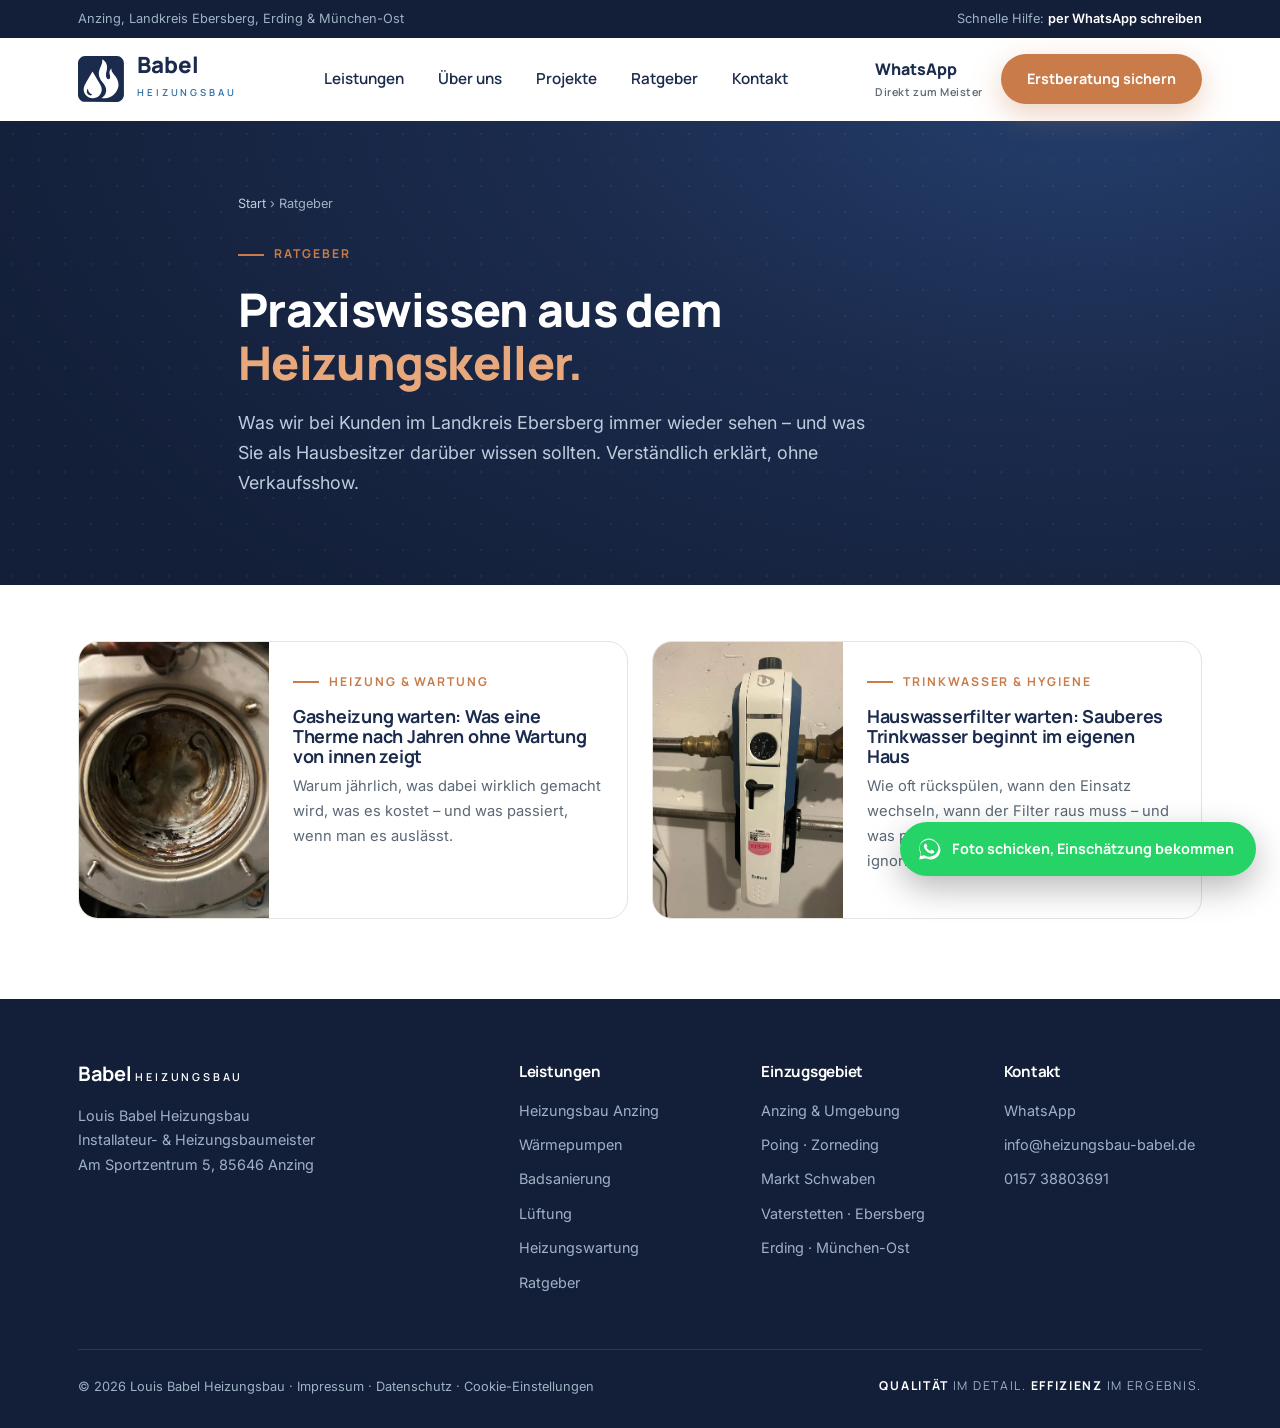
==== blog/index.html @ 74a18204 "Ratgeber: Artikel Gasheizung warten (mit Fotos Waermetauscher/Brennkammer), Uebersicht + Sitemap Co-" ====
<!DOCTYPE html>
<html lang="de">
<head>
<meta charset="UTF-8">
<meta name="viewport" content="width=device-width, initial-scale=1">
<title>Ratgeber: Heizung, Wärmepumpe, Sanitär & Trinkwasser | Babel Heizungsbau Anzing</title>
<meta name="description" content="Praxiswissen vom Meisterbetrieb aus Anzing: verständliche Antworten zu Heizung, Wärmepumpe, Bad und Trinkwasserhygiene für Hausbesitzer im Landkreis Ebersberg.">
<link rel="canonical" href="https://www.heizungsbau-babel.de/blog/">
<meta property="og:type" content="article">
<meta property="og:locale" content="de_DE">
<meta property="og:title" content="Ratgeber: Heizung, Wärmepumpe, Sanitär & Trinkwasser | Babel Heizungsbau Anzing">
<meta property="og:description" content="Praxiswissen vom Meisterbetrieb aus Anzing: verständliche Antworten zu Heizung, Wärmepumpe, Bad und Trinkwasserhygiene für Hausbesitzer im Landkreis Ebersberg.">
<meta property="og:url" content="https://www.heizungsbau-babel.de/blog/">
<meta property="og:site_name" content="Babel Heizungsbau">
<link rel="preconnect" href="https://fonts.googleapis.com">
<link rel="preconnect" href="https://fonts.gstatic.com" crossorigin>
<link href="https://fonts.googleapis.com/css2?family=Manrope:wght@500;600;700;800&family=Inter:wght@400;500;600&display=swap" rel="stylesheet">
<script type="application/ld+json">{"@context": "https://schema.org", "@type": "CollectionPage", "name": "Ratgeber – Babel Heizungsbau", "url": "https://www.heizungsbau-babel.de/blog/", "inLanguage": "de-DE", "hasPart": [{"@type": "Article", "headline": "Hauswasserfilter warten: Sauberes Trinkwasser beginnt im eigenen Haus", "url": "https://www.heizungsbau-babel.de/blog/hauswasserfilter-trinkwasserhygiene/", "datePublished": "2026-11-07"}]}</script>
<style>
:root{
  --marine:#1B2B4D; --marine-dark:#131F38; --marine-soft:#24406E;
  --blau:#2E6FA8; --blau-hell:#EAF1F7;
  --kupfer:#C97C4A; --kupfer-hell:#E8A87C; --kupfer-dunkel:#B36A3C;
  --grau:#F4F3EF; --linie:#E6E3DC; --text:#2A3542; --text-soft:#5B6875; --weiss:#FFFFFF;
  --radius:20px; --ease:cubic-bezier(.22,.9,.24,1);
}
*{margin:0;padding:0;box-sizing:border-box}
html{scroll-behavior:smooth}
::selection{background:var(--kupfer);color:#fff}
body{font-family:'Inter',sans-serif;color:var(--text);line-height:1.7;background:var(--weiss);-webkit-font-smoothing:antialiased}
h1,h2,h3,h4{font-family:'Manrope',sans-serif;color:var(--marine);line-height:1.12;letter-spacing:-.015em}
img{max-width:100%;display:block}
.wrap{max-width:1180px;margin:0 auto;padding:0 28px}
section{padding:110px 0}
.kicker{display:inline-flex;align-items:center;gap:10px;font-family:'Manrope',sans-serif;font-weight:700;font-size:.76rem;letter-spacing:.16em;text-transform:uppercase;color:var(--kupfer);margin-bottom:18px}
.kicker::before{content:"";width:26px;height:2px;background:var(--kupfer)}
h2{font-size:clamp(1.9rem,3.8vw,2.9rem);font-weight:800;margin-bottom:20px;max-width:720px}
.lead{font-size:1.12rem;color:var(--text-soft);max-width:620px}
.btn{display:inline-flex;align-items:center;gap:10px;font-family:'Manrope',sans-serif;font-weight:700;font-size:1rem;padding:17px 32px;border-radius:100px;text-decoration:none;transition:transform .3s var(--ease),box-shadow .3s var(--ease),background .3s;cursor:pointer;border:none}
.btn-primary{background:var(--kupfer);color:#fff;box-shadow:0 10px 30px rgba(201,124,74,.35)}
.btn-primary:hover{background:var(--kupfer-dunkel);transform:translateY(-3px);box-shadow:0 16px 36px rgba(201,124,74,.4)}
.btn-ghost{border:1.5px solid rgba(255,255,255,.35);color:#fff;background:transparent}
.btn-ghost:hover{background:rgba(255,255,255,.1);transform:translateY(-3px)}
.btn-dark{background:var(--marine);color:#fff}
.btn-dark:hover{background:var(--marine-dark);transform:translateY(-3px)}
.btn .arr{transition:transform .3s var(--ease)}
.btn:hover .arr{transform:translateX(4px)}

/* Reveal-Animationen */
.reveal{opacity:0;transform:translateY(36px);transition:opacity .9s var(--ease),transform .9s var(--ease)}
.reveal.in{opacity:1;transform:none}
.reveal-l{opacity:0;transform:translateX(-40px);transition:opacity .9s var(--ease),transform .9s var(--ease)}
.reveal-l.in{opacity:1;transform:none}
.reveal-r{opacity:0;transform:translateX(40px);transition:opacity .9s var(--ease),transform .9s var(--ease)}
.reveal-r.in{opacity:1;transform:none}
.d1{transition-delay:.12s}.d2{transition-delay:.24s}.d3{transition-delay:.36s}.d4{transition-delay:.48s}.d5{transition-delay:.6s}
@media (prefers-reduced-motion: reduce){
  .reveal,.reveal-l,.reveal-r{opacity:1;transform:none;transition:none}
  .marquee-track{animation:none!important}
}

/* Topbar + Header */
.topbar{background:var(--marine-dark);color:#9FB2C4;font-size:.8rem;padding:8px 0}
.topbar .wrap{display:flex;justify-content:space-between;gap:16px;flex-wrap:wrap}
.topbar a{color:#fff;text-decoration:none;font-weight:600}
header{position:sticky;top:0;z-index:100;background:rgba(255,255,255,.92);backdrop-filter:blur(14px);border-bottom:1px solid transparent;transition:box-shadow .3s,border-color .3s}
header.scrolled{border-color:var(--linie);box-shadow:0 8px 30px rgba(19,31,56,.07)}
.nav{display:flex;align-items:center;justify-content:space-between;height:82px}
.logo{display:flex;align-items:center;gap:13px;text-decoration:none}
.logo-text{font-family:'Manrope',sans-serif;color:var(--marine)}
.logo-text b{display:block;font-weight:800;font-size:1.4rem;line-height:1.05}
.logo-text span{font-weight:600;font-size:.6rem;letter-spacing:.3em;color:var(--blau)}
nav ul{display:flex;gap:34px;list-style:none}
nav a{font-family:'Manrope',sans-serif;font-weight:600;font-size:.95rem;color:var(--marine);text-decoration:none;position:relative;padding:6px 0}
nav a::after{content:"";position:absolute;left:0;bottom:0;width:0;height:2px;background:var(--kupfer);transition:width .3s var(--ease)}
nav a:hover::after{width:100%}
.nav-cta{display:flex;align-items:center;gap:18px}
.tel-head{font-family:'Manrope',sans-serif;font-weight:800;color:var(--marine);text-decoration:none;font-size:1rem}
.tel-head small{display:block;font-weight:600;font-size:.68rem;color:var(--text-soft);letter-spacing:.05em}
.burger{display:none;background:none;border:none;font-size:1.7rem;color:var(--marine);cursor:pointer}

/* Hero */
.hero{background:radial-gradient(1200px 700px at 85% -10%,var(--marine-soft) 0%,var(--marine) 45%,var(--marine-dark) 100%);color:#fff;padding:96px 0 130px;position:relative;overflow:hidden}
.hero::before{content:"";position:absolute;inset:0;background-image:radial-gradient(rgba(255,255,255,.05) 1px,transparent 1px);background-size:26px 26px;pointer-events:none}
.hero .wrap{position:relative;display:grid;grid-template-columns:1.2fr .8fr;gap:64px;align-items:center}
.hero-visual{justify-self:end;width:100%;max-width:440px}
.hero .kicker{color:var(--kupfer-hell)}
.hero .kicker::before{background:var(--kupfer-hell)}
.hero h1{color:#fff;font-size:clamp(2.3rem,5vw,3.7rem);font-weight:800;margin-bottom:24px}
.hero h1 em{font-style:normal;color:var(--kupfer-hell)}
.hero p{font-size:1.14rem;color:#BECDDD;max-width:540px;margin-bottom:38px}
.hero-btns{display:flex;gap:16px;flex-wrap:wrap;margin-bottom:30px}
.hero-trust{display:flex;gap:22px;flex-wrap:wrap;font-size:.86rem;color:#9FB2C4}
.hero-trust span{display:flex;align-items:center;gap:7px}
.hero-trust b{color:var(--kupfer-hell)}
.hero-visual{position:relative}
.hero-img{border-radius:var(--radius);overflow:hidden;box-shadow:0 40px 90px rgba(0,0,0,.45);aspect-ratio:4/5;max-height:600px}
.hero-img picture,.hero-img img{display:block;width:100%;height:100%;object-fit:cover;object-position:center 30%}
.hero-img img{width:100%;aspect-ratio:4/5;object-fit:cover}
.float-card{position:absolute;left:-40px;bottom:36px;background:rgba(255,255,255,.97);color:var(--text);border-radius:16px;padding:18px 22px;max-width:270px;box-shadow:0 24px 60px rgba(0,0,0,.35);animation:floaty 5.5s ease-in-out infinite}
.float-card b{font-family:'Manrope',sans-serif;color:var(--marine);display:block;margin-bottom:4px;font-size:.95rem}
.float-card small{font-size:.82rem;color:var(--text-soft);line-height:1.5;display:block}
.badge{position:absolute;top:-20px;right:-14px;background:var(--kupfer);color:#fff;font-family:'Manrope',sans-serif;font-weight:800;font-size:.78rem;letter-spacing:.1em;padding:12px 20px;border-radius:100px;box-shadow:0 14px 34px rgba(201,124,74,.5);animation:floaty 4.5s ease-in-out infinite reverse}
@keyframes floaty{0%,100%{transform:translateY(0)}50%{transform:translateY(-10px)}}

/* Marquee */
.marquee{background:var(--grau);border-top:1px solid var(--linie);border-bottom:1px solid var(--linie);overflow:hidden;padding:18px 0}
.marquee-track{display:flex;gap:56px;white-space:nowrap;animation:marq 30s linear infinite;width:max-content}
.marquee-track span{font-family:'Manrope',sans-serif;font-weight:800;font-size:1rem;letter-spacing:.22em;color:var(--marine);opacity:.5;display:flex;align-items:center;gap:56px}
.marquee-track span::after{content:"◆";color:var(--kupfer);font-size:.7rem;opacity:.9}
@keyframes marq{to{transform:translateX(-50%)}}

/* Leistungen */
.services{background:var(--weiss)}
.sec-head{display:flex;justify-content:space-between;align-items:flex-end;gap:40px;flex-wrap:wrap;margin-bottom:56px}
.cards{display:grid;grid-template-columns:repeat(3,1fr);gap:22px}
.card{background:var(--grau);border:1px solid var(--linie);border-radius:var(--radius);padding:36px 30px;transition:transform .4s var(--ease),box-shadow .4s var(--ease),background .4s;display:flex;flex-direction:column;position:relative;overflow:hidden}
.card::after{content:"";position:absolute;inset:auto -30% -60% auto;width:220px;height:220px;border-radius:50%;background:radial-gradient(circle,rgba(201,124,74,.14),transparent 70%);opacity:0;transition:opacity .4s}
.card:hover{transform:translateY(-7px);box-shadow:0 26px 60px rgba(19,31,56,.12);background:#fff}
.card:hover::after{opacity:1}
.card .icon-img{width:46px;height:46px;margin-bottom:20px;object-fit:contain}
.card svg{width:44px;height:44px;stroke:var(--marine);margin-bottom:20px}
.card h3{font-size:1.22rem;font-weight:800;margin-bottom:4px}
.card .benefit{font-size:.86rem;font-weight:700;color:var(--kupfer);font-family:'Manrope',sans-serif;margin-bottom:12px;display:block}
.card p{font-size:.95rem;color:var(--text-soft);flex:1}
.card a{font-family:'Manrope',sans-serif;font-weight:700;font-size:.9rem;color:var(--marine);text-decoration:none;margin-top:20px;display:inline-flex;align-items:center;gap:8px}
.card a .arr{transition:transform .3s var(--ease);color:var(--kupfer)}
.card a:hover .arr{transform:translateX(5px)}

/* Warum / Nutzen */
.why{background:var(--marine);color:#fff;position:relative;overflow:hidden}
.why::before{content:"";position:absolute;right:-200px;top:-200px;width:640px;height:640px;border-radius:50%;background:radial-gradient(circle,rgba(201,124,74,.16),transparent 70%)}
.why h2,.why h3{color:#fff}
.why .wrap{display:grid;grid-template-columns:.95fr 1.05fr;gap:70px;align-items:center;position:relative}
.why-img{border-radius:var(--radius);overflow:hidden;box-shadow:0 30px 80px rgba(0,0,0,.4)}
.why-img picture{display:block;aspect-ratio:4/5}
.why-img img{display:block;width:100%;height:100%;object-fit:cover;object-position:center 20%;transition:transform 1.2s var(--ease)}
.why-img:hover img{transform:scale(1.04)}
.img-placeholder{aspect-ratio:4/5;background:linear-gradient(160deg,var(--marine-soft),var(--marine-dark));display:flex;align-items:center;justify-content:center;text-align:center;color:#7E97AE;font-family:'Manrope',sans-serif;font-weight:600;letter-spacing:.1em;font-size:.85rem;line-height:2;padding:24px}
.why .lead{color:#BECDDD}
.why-list{list-style:none;margin:34px 0 38px;display:grid;gap:18px}
.why-list li{display:flex;gap:16px;align-items:flex-start}
.why-list .tick{flex-shrink:0;width:30px;height:30px;border-radius:50%;background:var(--kupfer);display:flex;align-items:center;justify-content:center;font-weight:800;font-size:.8rem;margin-top:3px}
.why-list b{font-family:'Manrope',sans-serif;display:block;font-size:1.02rem}
.why-list span{font-size:.9rem;color:#9FB2C4}

/* Prozess */
.process{background:var(--grau)}
.steps{display:grid;grid-template-columns:repeat(5,1fr);gap:0;margin-top:60px;position:relative}
.steps::before{content:"";position:absolute;top:29px;left:9%;right:9%;height:2px;background:var(--linie)}
.step{text-align:center;padding:0 14px;position:relative}
.step-nr{width:58px;height:58px;border-radius:50%;background:#fff;border:2px solid var(--linie);color:var(--marine);font-family:'Manrope',sans-serif;font-weight:800;font-size:1.2rem;display:flex;align-items:center;justify-content:center;margin:0 auto 18px;position:relative;z-index:1;transition:background .4s,color .4s,border-color .4s,transform .4s var(--ease)}
.step:hover .step-nr{background:var(--kupfer);border-color:var(--kupfer);color:#fff;transform:scale(1.1)}
.step h4{font-size:1rem;font-weight:800;margin-bottom:6px}
.step p{font-size:.85rem;color:var(--text-soft)}
.step small{display:block;font-family:'Manrope',sans-serif;font-weight:700;font-size:.72rem;letter-spacing:.08em;color:var(--kupfer);margin-top:8px;text-transform:uppercase}

/* Referenzen */
.refs{background:var(--weiss)}
.ref-grid{display:grid;grid-template-columns:repeat(3,1fr);gap:24px}
.ref{border-radius:var(--radius);overflow:hidden;position:relative;border:1px solid var(--linie);background:#fff;transition:transform .4s var(--ease),box-shadow .4s var(--ease)}
.ref:hover{transform:translateY(-7px);box-shadow:0 30px 70px rgba(19,31,56,.14)}
.ref-img{aspect-ratio:16/11;overflow:hidden}
.ref-img img{width:100%;height:100%;object-fit:cover;transition:transform 1.1s var(--ease)}
.ref:hover .ref-img img{transform:scale(1.06)}
.ref-body{padding:26px}
.ref-body .tag{display:inline-block;background:var(--blau-hell);color:var(--marine);font-size:.7rem;font-weight:800;font-family:'Manrope',sans-serif;letter-spacing:.08em;padding:5px 12px;border-radius:100px;margin-bottom:14px}
.ref-body h3{font-size:1.08rem;margin-bottom:8px}
.ref-body p{font-size:.9rem;color:var(--text-soft)}
.ref-body em{color:var(--kupfer);font-style:normal;font-weight:600}
.ref-grid-4{grid-template-columns:repeat(4,1fr);gap:20px}
.ref-grid-4 .ref-img{aspect-ratio:3/4}
.ref-grid-4 .ref-body{padding:18px 20px 20px}
.ref-grid-4 .ref-body h3{font-size:1rem;margin-bottom:4px}
.ref-grid-4 .ref-body p{font-size:.86rem}

/* Stimmen */
.quotes-sec{background:var(--grau)}
.quotes{display:grid;grid-template-columns:repeat(3,1fr);gap:22px}
.quote{background:#fff;border:1px solid var(--linie);border-radius:var(--radius);padding:34px;position:relative;transition:transform .4s var(--ease),box-shadow .4s var(--ease)}
.quote:hover{transform:translateY(-6px);box-shadow:0 24px 56px rgba(19,31,56,.1)}
.quote::before{content:"“";position:absolute;top:14px;right:26px;font-family:'Manrope',sans-serif;font-size:5rem;line-height:1;color:var(--kupfer);opacity:.16}
.stars{color:var(--kupfer);letter-spacing:4px;margin-bottom:16px;font-size:.95rem}
.quote p{font-size:.97rem;color:var(--text);margin-bottom:18px}
.quote b{font-family:'Manrope',sans-serif;color:var(--marine);font-size:.88rem}
.quote small{display:block;color:var(--text-soft);font-size:.78rem}

/* FAQ */
.faq{background:var(--weiss)}
.faq-list{max-width:820px;margin-top:48px}
.faq-item{border-bottom:1px solid var(--linie)}
.faq-q{width:100%;background:none;border:none;text-align:left;font-family:'Manrope',sans-serif;font-weight:700;font-size:1.08rem;color:var(--marine);padding:24px 44px 24px 0;cursor:pointer;position:relative}
.faq-q::after{content:"+";position:absolute;right:4px;top:50%;transform:translateY(-50%);font-size:1.6rem;font-weight:500;color:var(--kupfer);transition:transform .35s var(--ease)}
.faq-item.open .faq-q::after{transform:translateY(-50%) rotate(45deg)}
.faq-a{max-height:0;overflow:hidden;transition:max-height .5s var(--ease)}
.faq-a p{padding:0 0 24px;color:var(--text-soft);font-size:.97rem;max-width:700px}

/* CTA Panel */
.cta-panel{background:var(--weiss);padding-top:0}
.cta-inner{background:linear-gradient(120deg,var(--marine-dark),var(--marine) 60%,var(--marine-soft));border-radius:28px;padding:74px 60px;text-align:center;color:#fff;position:relative;overflow:hidden}
.cta-inner::before{content:"";position:absolute;inset:0;background-image:radial-gradient(rgba(255,255,255,.06) 1px,transparent 1px);background-size:24px 24px}
.cta-inner h2{color:#fff;margin:0 auto 16px}
.cta-inner p{color:#BECDDD;max-width:560px;margin:0 auto 36px}
.cta-inner .hero-btns{justify-content:center}

/* Kontakt */
.contact{background:var(--grau)}
.contact .wrap{display:grid;grid-template-columns:1fr 1.15fr;gap:60px;align-items:start}
.c-info{list-style:none;margin-top:8px}
.c-info li{display:flex;gap:16px;margin-bottom:24px;align-items:flex-start}
.c-ic{flex-shrink:0;width:44px;height:44px;border-radius:12px;background:#fff;border:1px solid var(--linie);display:flex;align-items:center;justify-content:center}
.c-ic svg{width:20px;height:20px;stroke:var(--kupfer)}
.c-info a{color:var(--marine);font-weight:700;text-decoration:none;font-family:'Manrope',sans-serif}
.c-info span{display:block;font-size:.74rem;color:var(--text-soft);text-transform:uppercase;letter-spacing:.1em;font-family:'Manrope',sans-serif;font-weight:700;margin-bottom:2px}
form{background:#fff;border-radius:var(--radius);padding:42px;box-shadow:0 24px 70px rgba(19,31,56,.1);border:1px solid var(--linie)}
form h3{margin-bottom:6px;font-size:1.35rem}
form .form-sub{font-size:.88rem;color:var(--text-soft);margin-bottom:26px}
.f-row{display:grid;grid-template-columns:1fr 1fr;gap:16px}
label{display:block;font-size:.84rem;font-weight:600;margin:15px 0 6px;color:var(--marine)}
input,select,textarea{width:100%;padding:13px 15px;border:1.5px solid var(--linie);border-radius:12px;font-family:'Inter',sans-serif;font-size:.95rem;background:#FAFAF8;transition:border-color .3s,box-shadow .3s}
input:focus,select:focus,textarea:focus{outline:none;border-color:var(--kupfer);box-shadow:0 0 0 4px rgba(201,124,74,.12)}
form .btn{width:100%;justify-content:center;margin-top:26px;border-radius:14px}
.f-hint{font-size:.76rem;color:#8593A1;margin-top:14px;text-align:center}

/* Footer */
footer{background:var(--marine-dark);color:#9FB2C4;padding:64px 0 30px;font-size:.9rem}
.f-grid{display:grid;grid-template-columns:2fr 1fr 1fr 1fr;gap:44px;margin-bottom:44px}
footer h4{color:#fff;font-size:.95rem;margin-bottom:18px}
footer ul{list-style:none}
footer li{margin-bottom:10px}
footer a{color:#9FB2C4;text-decoration:none;transition:color .3s}
footer a:hover{color:var(--kupfer-hell)}
.f-bottom{border-top:1px solid rgba(255,255,255,.1);padding-top:26px;display:flex;justify-content:space-between;flex-wrap:wrap;gap:12px;font-size:.8rem}
.f-claim{font-family:'Manrope',sans-serif;letter-spacing:.14em;font-size:.76rem;text-transform:uppercase}
.f-claim b{color:#fff}

/* WhatsApp Float */
.wa-float{position:fixed;right:24px;bottom:24px;z-index:200;display:flex;align-items:center;gap:10px;background:#25D366;color:#fff;text-decoration:none;font-family:'Manrope',sans-serif;font-weight:700;font-size:.9rem;padding:14px 22px 14px 16px;border-radius:100px;box-shadow:0 12px 34px rgba(0,0,0,.28);transition:transform .3s var(--ease)}
.wa-float:hover{transform:scale(1.06)}
.wa-float svg{width:26px;height:26px;fill:#fff}

@media(max-width:980px){
  nav ul,.tel-head{display:none}
  .burger{display:block}
  .nav-cta{gap:12px}
  .nav-cta .btn{padding:11px 16px!important;font-size:.82rem!important;white-space:nowrap}
  header.menu-open nav ul{display:flex;flex-direction:column;gap:4px;position:absolute;top:100%;left:0;right:0;background:#fff;border-bottom:1px solid var(--linie);box-shadow:0 24px 48px rgba(19,31,56,.14);padding:14px 28px 22px}
  header.menu-open nav a{display:block;padding:13px 0;font-size:1.05rem;border-bottom:1px solid var(--linie)}
  header.menu-open nav li:last-child a{border-bottom:none}
  header.menu-open nav a::after{display:none}
  section{padding:72px 0}
  .hero .wrap,.why .wrap,.contact .wrap{grid-template-columns:1fr}
  .hero{padding:64px 0 90px}
  .hero-visual{max-width:420px;margin:0 auto;justify-self:center}
  .float-card{left:10px}
  .stats .wrap{grid-template-columns:1fr 1fr}
  .stat{border:none;padding:16px}
  .cards,.ref-grid,.quotes{grid-template-columns:1fr}
  .ref-grid-4{grid-template-columns:1fr 1fr;gap:14px}
  .steps{grid-template-columns:1fr 1fr}
  .steps::before{display:none}
  .f-grid{grid-template-columns:1fr 1fr}
  .f-row{grid-template-columns:1fr}
  .cta-inner{padding:54px 26px}
}

/* --- Blog --- */
.blog-hero{background:radial-gradient(1200px 700px at 85% -10%,var(--marine-soft) 0%,var(--marine) 45%,var(--marine-dark) 100%);color:#fff;padding:72px 0 64px;position:relative;overflow:hidden}
.blog-hero::before{content:"";position:absolute;inset:0;background-image:radial-gradient(rgba(255,255,255,.05) 1px,transparent 1px);background-size:26px 26px;pointer-events:none}
.blog-hero .wrap{position:relative;max-width:860px}
.blog-hero h1{color:#fff;font-size:clamp(1.9rem,4.2vw,2.9rem);font-weight:800;line-height:1.15;margin-bottom:18px}
.blog-hero h1 em{font-style:normal;color:var(--kupfer-hell)}
.blog-hero .sub{font-size:1.12rem;color:#BECDDD;max-width:640px;margin-bottom:22px}
.blog-meta{display:flex;gap:18px;flex-wrap:wrap;font-size:.84rem;color:#9FB2C4}
.blog-meta b{color:#fff;font-weight:600}
.breadcrumb{font-size:.8rem;color:#9FB2C4;margin-bottom:22px}
.breadcrumb a{color:#BECDDD;text-decoration:none}
.breadcrumb a:hover{color:var(--kupfer-hell)}
.article{padding:64px 0 80px}
.article .wrap{max-width:860px}
.article h2{font-size:clamp(1.45rem,2.6vw,1.9rem);margin:48px 0 14px;max-width:none}
.article h3{font-size:1.12rem;margin:28px 0 10px}
.article p{margin-bottom:18px;font-size:1.04rem}
.article ul,.article ol{margin:0 0 18px 22px}
.article li{margin-bottom:8px}
.article .lead{font-size:1.18rem;color:var(--text);max-width:none;margin-bottom:26px}
.keyfacts{background:var(--grau);border-left:4px solid var(--kupfer);border-radius:0 var(--radius) var(--radius) 0;padding:22px 26px;margin:0 0 34px}
.keyfacts h2,.keyfacts h3{margin:0 0 10px;font-size:1rem;text-transform:uppercase;letter-spacing:.1em;color:var(--kupfer);font-family:'Manrope',sans-serif}
.keyfacts ul{margin:0 0 0 18px}
.keyfacts li{margin-bottom:6px}
.figgrid{display:grid;grid-template-columns:1fr 1fr;gap:22px;margin:26px 0 30px}
.article figure{margin:0}
.article figure img{width:100%;height:auto;display:block;border-radius:var(--radius);box-shadow:0 20px 50px rgba(19,31,56,.14)}
.figgrid figure img{aspect-ratio:3/4;object-fit:cover}
.article figcaption{font-size:.86rem;color:var(--text-soft);margin-top:10px;line-height:1.5}
.fig-single{max-width:460px;margin:26px auto 30px}
.notice{background:var(--blau-hell);border-radius:var(--radius);padding:20px 24px;margin:22px 0 28px;font-size:.98rem}
.notice b{color:var(--marine)}
.wtable{width:100%;border-collapse:collapse;margin:14px 0 26px;font-size:.96rem}
.wtable th,.wtable td{text-align:left;padding:12px 14px;border-bottom:1px solid var(--linie);vertical-align:top}
.wtable th{font-family:'Manrope',sans-serif;font-weight:700;color:var(--marine);background:var(--grau)}
.wtable td:first-child{font-weight:600;color:var(--marine)}
.checklist{background:#fff;border:1px solid var(--linie);border-radius:var(--radius);padding:24px 28px;margin:26px 0}
.checklist li{list-style:none;padding-left:30px;position:relative;margin-bottom:10px}
.checklist li::before{content:"✓";position:absolute;left:0;top:0;color:var(--kupfer);font-weight:800}
.checklist ul{margin:0}
.article .faq-list{margin-top:10px}
.cta-box{background:linear-gradient(160deg,var(--marine-soft),var(--marine-dark));color:#fff;border-radius:var(--radius);padding:44px 40px;margin:54px 0 0;text-align:center}
.cta-box h2{color:#fff;margin:0 auto 12px;max-width:600px}
.cta-box p{color:#BECDDD;max-width:560px;margin:0 auto 26px}
.author{display:flex;gap:20px;align-items:center;border:1px solid var(--linie);border-radius:var(--radius);padding:20px 24px;margin:40px 0 0;background:var(--grau)}
.author img{width:76px;height:76px;border-radius:50%;object-fit:cover;object-position:center 25%;flex:none}
.author b{display:block;font-family:'Manrope',sans-serif;color:var(--marine)}
.author span{font-size:.9rem;color:var(--text-soft)}
.sources{font-size:.84rem;color:var(--text-soft);margin-top:34px;padding-top:18px;border-top:1px solid var(--linie)}
.sources a{color:var(--blau)}
.blog-list{display:grid;grid-template-columns:repeat(2,1fr);gap:24px}
.blog-card{border:1px solid var(--linie);border-radius:var(--radius);overflow:hidden;background:#fff;text-decoration:none;color:inherit;display:grid;grid-template-columns:190px 1fr;transition:transform .4s var(--ease),box-shadow .4s var(--ease)}
.blog-card:hover{transform:translateY(-6px);box-shadow:0 24px 60px rgba(19,31,56,.12)}
.blog-card picture,.blog-card img{display:block;width:100%;height:100%;object-fit:cover;object-position:center 30%}
.blog-card picture{min-height:190px}
.blog-card div{padding:22px 24px 26px}
.blog-card h3{font-size:1.12rem;margin:8px 0 8px;color:var(--marine)}
.blog-card p{font-size:.92rem;color:var(--text-soft)}
@media(max-width:700px){.figgrid,.blog-list{grid-template-columns:1fr}.blog-card{grid-template-columns:1fr}.blog-card picture{aspect-ratio:16/8;min-height:0}.cta-box{padding:34px 22px}.author{flex-direction:column;align-items:flex-start}}
</style>
</head>
<body>
<div class="topbar">
  <div class="wrap">
    <span>Anzing, Landkreis Ebersberg, Erding &amp; München-Ost</span>
    <span>Schnelle Hilfe: <a href="https://wa.me/4915738803691?text=Hallo%2C%20ich%20interessiere%20mich%20f%C3%BCr%20eine%20Beratung.">per WhatsApp schreiben</a></span>
  </div>
</div>
<header id="header">
  <div class="wrap nav">
    <a class="logo" href="/" aria-label="Babel Heizungsbau – Startseite">
      <svg width="46" height="46" viewBox="0 0 214.7 213.99" aria-hidden="true"><path d="M 106.175781 174.539062 C 114.429688 159.191406 110.941406 144.453125 102.382812 130.15625 L 67.792969 72.371094 L 48.546875 105.222656 C 42.433594 115.660156 36.609375 125.546875 31.179688 136.324219 C 24.09375 150.386719 25.09375 166.25 34.007812 179.210938 C 42.207031 191.136719 56.460938 198.019531 71.664062 196.976562 C 86.332031 195.972656 99.070312 187.753906 106.175781 174.539062 Z M 158.445312 72.34375 C 156.097656 67.621094 155.539062 62.8125 156.316406 57.6875 C 150.070312 61.8125 147.277344 68.214844 146.945312 75.382812 C 146.464844 85.652344 152.242188 93.882812 149.273438 102.71875 C 148.484375 105.074219 146.308594 107.351562 144.53125 107.886719 C 138.875 109.585938 134.058594 105.390625 132.238281 99.125 C 130.449219 92.960938 129.847656 86.667969 131.132812 80.355469 L 134.757812 62.59375 C 137.511719 49.109375 134.4375 35.5625 125.941406 24.941406 C 122.355469 20.464844 118.390625 16.808594 112.800781 14.335938 C 114.378906 24.363281 112.742188 33.964844 108.71875 43.261719 C 105.59375 50.476562 102.566406 57.292969 100.003906 64.722656 C 95.15625 78.769531 96.335938 93.503906 103.605469 106.449219 C 106.753906 112.054688 110.300781 117.105469 114.257812 122.21875 C 125.144531 136.28125 135.578125 151.5 130.128906 169.804688 C 126.75 181.152344 119.335938 190.015625 109.679688 196.761719 C 116.398438 196.910156 122.363281 197.234375 128.667969 196.542969 C 146 194.632812 161.472656 186.027344 172.96875 173 C 189.757812 153.984375 194.152344 131.523438 182.851562 108.371094 C 174.875 92.027344 163.96875 83.46875 158.445312 72.34375 Z M 183.175781 213.835938 L 32.539062 213.636719 C 15.472656 213.617188 0.03125 198.382812 0.03125 181.207031 L 0 33.21875 C -0.00390625 16.03125 15.265625 0.144531 32.542969 0.148438 L 182.453125 0.1875 C 199.25 0.191406 214.140625 16.078125 214.167969 32.574219 L 214.40625 181.15625 C 213.324219 198.113281 200.429688 211.953125 183.175781 213.835938 " fill="#1B2B4D" fill-rule="nonzero"/><path d="M 55.15625 183.304688 C 44.164062 180.257812 38.621094 168.53125 42.085938 158.125 C 42.914062 155.636719 44.351562 153.644531 46.433594 152.042969 C 46.835938 164.574219 54.167969 174.816406 66.132812 178.949219 C 64.023438 182.277344 59.699219 184.566406 55.15625 183.304688 " fill="#1B2B4D"/></svg>
      <span class="logo-text"><b>Babel</b><span>HEIZUNGSBAU</span></span>
    </a>
    <nav aria-label="Hauptnavigation">
      <ul>
        <li><a href="/#leistungen">Leistungen</a></li>
        <li><a href="/#warum">Über uns</a></li>
        <li><a href="/#referenzen">Projekte</a></li>
        <li><a href="/blog/" class="active">Ratgeber</a></li>
        <li><a href="/#kontakt">Kontakt</a></li>
      </ul>
    </nav>
    <div class="nav-cta">
      <a class="tel-head" href="https://wa.me/4915738803691?text=Hallo%2C%20ich%20interessiere%20mich%20f%C3%BCr%20eine%20Beratung.">WhatsApp<small>Direkt zum Meister</small></a>
      <a class="btn btn-primary" style="padding:13px 26px;font-size:.9rem" href="/#kontakt">Erstberatung sichern</a>
      <button class="burger" aria-label="Menü öffnen">☰</button>
    </div>
  </div>
</header>
<div class="blog-hero">
  <div class="wrap">
    <div class="breadcrumb"><a href="/">Start</a> › Ratgeber</div>
    <span class="kicker">Ratgeber</span>
    <h1>Praxiswissen aus dem <em>Heizungskeller.</em></h1>
    <p class="sub">Was wir bei Kunden im Landkreis Ebersberg immer wieder sehen – und was Sie als Hausbesitzer darüber wissen sollten. Verständlich erklärt, ohne Verkaufsshow.</p>
  </div>
</div>
<section class="article" style="padding-top:56px">
  <div class="wrap" style="max-width:1180px">
    <div class="blog-list">
      <a class="blog-card" href="/blog/gasheizung-wartung/">
        <picture><source srcset="/images/blog-gasheizung-waermetauscher-ablagerungen.webp" type="image/webp"><img src="/images/blog-gasheizung-waermetauscher-ablagerungen.jpg" alt="Wärmetauscher einer Gastherme mit Ablagerungen" loading="lazy" width="1000" height="1333"></picture>
        <div><span class="kicker" style="margin-bottom:6px">Heizung &amp; Wartung</span><h3>Gasheizung warten: Was eine Therme nach Jahren ohne Wartung von innen zeigt</h3><p>Warum jährlich, was dabei wirklich gemacht wird, was es kostet – und was passiert, wenn man es auslässt.</p></div>
      </a>
      <a class="blog-card" href="/blog/hauswasserfilter-trinkwasserhygiene/">
        <picture><source srcset="/images/blog-hauswasserfilter-bwt-modern.webp" type="image/webp"><img src="/images/blog-hauswasserfilter-bwt-modern.jpg" alt="Moderner Hauswasserfilter mit Druckminderer" loading="lazy" width="1000" height="1333"></picture>
        <div><span class="kicker" style="margin-bottom:6px">Trinkwasser &amp; Hygiene</span><h3>Hauswasserfilter warten: Sauberes Trinkwasser beginnt im eigenen Haus</h3><p>Wie oft rückspülen, wann den Einsatz wechseln, wann der Filter raus muss – und was passiert, wenn man ihn jahrelang ignoriert.</p></div>
      </a>
    </div>
  </div>
</section>
<footer>
  <div class="wrap">
    <div class="f-grid">
      <div>
        <h4 style="font-family:'Manrope';font-size:1.25rem">Babel <span style="font-weight:600;font-size:.68rem;letter-spacing:.26em">HEIZUNGSBAU</span></h4>
        <p>Louis Babel Heizungsbau<br>Installateur- &amp; Heizungsbaumeister<br>Am Sportzentrum 5, 85646 Anzing</p>
      </div>
      <div><h4>Leistungen</h4><ul><li><a href="/#leistungen">Heizungsbau Anzing</a></li><li><a href="/#leistungen">Wärmepumpen</a></li><li><a href="/#leistungen">Badsanierung</a></li><li><a href="/#leistungen">Lüftung</a></li><li><a href="/#leistungen">Heizungswartung</a></li><li><a href="/blog/">Ratgeber</a></li></ul></div>
      <div><h4>Einzugsgebiet</h4><ul><li>Anzing &amp; Umgebung</li><li>Poing · Zorneding</li><li>Markt Schwaben</li><li>Vaterstetten · Ebersberg</li><li>Erding · München-Ost</li></ul></div>
      <div><h4>Kontakt</h4><ul><li><a href="https://wa.me/4915738803691">WhatsApp</a></li><li><a href="mailto:info@heizungsbau-babel.de">info@heizungsbau-babel.de</a></li><li><a href="tel:+4915738803691">0157 38803691</a></li></ul></div>
    </div>
    <div class="f-bottom">
      <span>© 2026 Louis Babel Heizungsbau · <a href="#">Impressum</a> · <a href="#">Datenschutz</a> · <a href="#">Cookie-Einstellungen</a></span>
      <span class="f-claim"><b>Qualität</b> im Detail. <b>Effizienz</b> im Ergebnis.</span>
    </div>
  </div>
</footer><a class="wa-float" href="https://wa.me/4915738803691?text=Hallo%2C%20ich%20interessiere%20mich%20f%C3%BCr%20eine%20Beratung." aria-label="Per WhatsApp anfragen">
  <svg viewBox="0 0 32 32"><path d="M16 3C9.4 3 4 8.4 4 15c0 2.1.6 4.2 1.6 6L4 29l8.2-1.5c1.7.9 3.6 1.4 5.8 1.4 6.6 0 12-5.4 12-12S22.6 3 16 3zm0 22.5c-1.9 0-3.7-.5-5.3-1.5l-.4-.2-4.9.9.9-4.7-.2-.4c-1-1.6-1.6-3.5-1.6-5.6C4.5 9.2 9.7 4.5 16 4.5S27.5 9.2 27.5 15 22.3 25.5 16 25.5zm5.7-7.7c-.3-.2-1.8-.9-2.1-1-.3-.1-.5-.2-.7.2s-.8 1-1 1.2c-.2.2-.4.2-.7.1-1.8-.9-3-1.6-4.2-3.7-.3-.5.3-.5.9-1.7.1-.2 0-.4 0-.6-.1-.2-.7-1.7-1-2.3-.3-.6-.5-.5-.7-.5h-.6c-.2 0-.6.1-.9.4-.3.3-1.1 1.1-1.1 2.7s1.2 3.1 1.3 3.3c.2.2 2.3 3.5 5.5 4.9 2 .9 2.8 1 3.8.8.6-.1 1.8-.7 2-1.4.3-.7.3-1.3.2-1.4-.1-.2-.3-.3-.7-.4z"/></svg>
  Foto schicken, Einschätzung bekommen
</a>
<script>
const header = document.getElementById('header');
addEventListener('scroll', () => header.classList.toggle('scrolled', scrollY > 10), {passive:true});
const burger = document.querySelector('.burger');
burger.addEventListener('click', () => { const open = header.classList.toggle('menu-open'); burger.textContent = open ? '✕' : '☰'; burger.setAttribute('aria-expanded', open); });
document.querySelectorAll('.faq-q').forEach(btn => { btn.addEventListener('click', () => {
  const item = btn.parentElement, ans = item.querySelector('.faq-a'), open = item.classList.contains('open');
  document.querySelectorAll('.faq-item.open').forEach(o => { o.classList.remove('open'); o.querySelector('.faq-a').style.maxHeight = 0; });
  if (!open) { item.classList.add('open'); ans.style.maxHeight = ans.scrollHeight + 'px'; } }); });
document.querySelectorAll('.reveal,.reveal-l,.reveal-r').forEach(el => el.classList.add('in'));
</script>
</body>
</html>
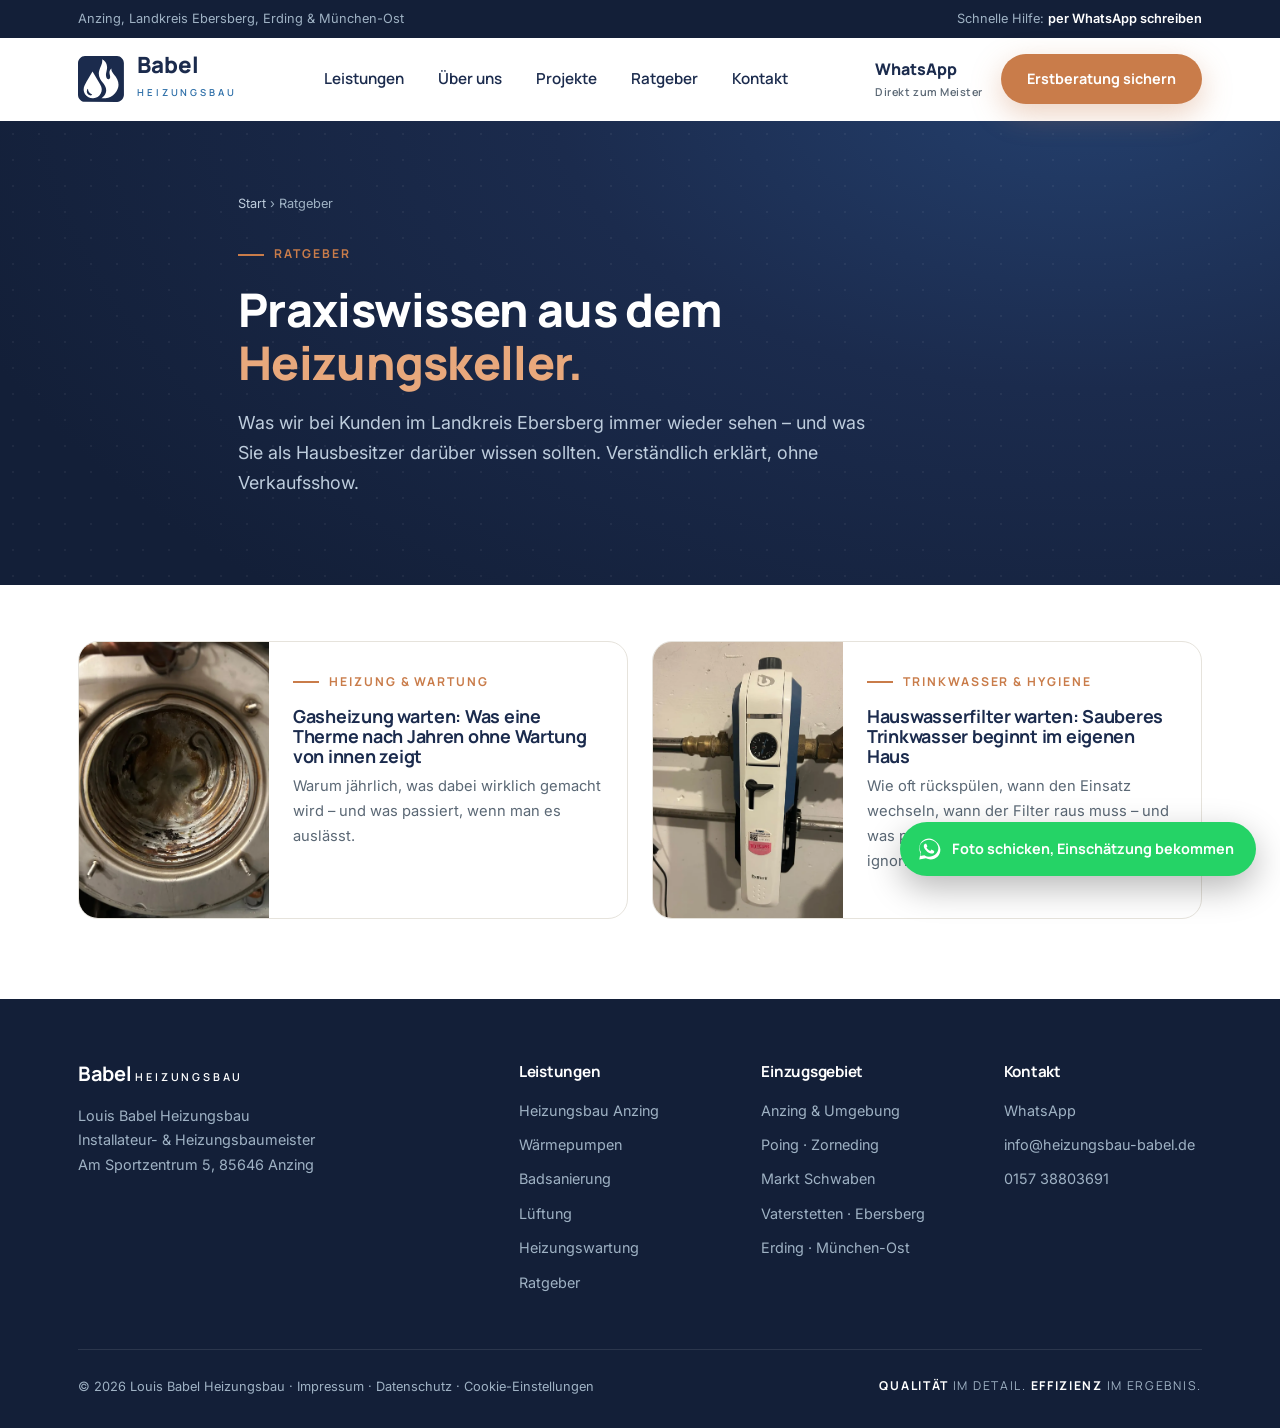
==== commit 55636e80: "Ratgeber Gasheizung: ohne Kosten, ohne GEG/Gesetz, ohne Bildunterschriften Co-Authored-By: Claude Fa" ====
--- a/blog/index.html
+++ b/blog/index.html
@@ -168,7 +168,13 @@
 .ref-body h3{font-size:1.08rem;margin-bottom:8px}
 .ref-body p{font-size:.9rem;color:var(--text-soft)}
 .ref-body em{color:var(--kupfer);font-style:normal;font-weight:600}
-.ref-grid-4{grid-template-columns:repeat(4,1fr);gap:20px}
+.ref-grid-4{grid-template-columns:repeat(3,1fr);gap:20px}
+.ref-grid-4 .ref-wide{grid-column:span 2}
+.ref-grid-4 .ref-wide .ref-img{aspect-ratio:auto;display:grid;grid-template-columns:1fr 1fr;gap:4px}
+.ref-grid-4 .ref-wide .ref-img picture{position:relative;aspect-ratio:3/4;display:block;overflow:hidden}
+.ref-grid-4 .ref-wide .ref-img img{width:100%;height:100%;object-fit:cover}
+.ba-label{position:absolute;left:12px;top:12px;background:rgba(19,31,56,.78);color:#fff;font-family:'Manrope',sans-serif;font-weight:700;font-size:.68rem;letter-spacing:.12em;padding:5px 10px;border-radius:100px;z-index:2}
+.ba-label.after{background:var(--kupfer)}
 .ref-grid-4 .ref-img{aspect-ratio:3/4}
 .ref-grid-4 .ref-body{padding:18px 20px 20px}
 .ref-grid-4 .ref-body h3{font-size:1rem;margin-bottom:4px}
@@ -257,6 +263,7 @@
   .stat{border:none;padding:16px}
   .cards,.ref-grid,.quotes{grid-template-columns:1fr}
   .ref-grid-4{grid-template-columns:1fr 1fr;gap:14px}
+  .ref-grid-4 .ref-wide{grid-column:span 2}
   .steps{grid-template-columns:1fr 1fr}
   .steps::before{display:none}
   .f-grid{grid-template-columns:1fr 1fr}
@@ -367,7 +374,7 @@
     <div class="blog-list">
       <a class="blog-card" href="/blog/gasheizung-wartung/">
         <picture><source srcset="/images/blog-gasheizung-waermetauscher-ablagerungen.webp" type="image/webp"><img src="/images/blog-gasheizung-waermetauscher-ablagerungen.jpg" alt="Wärmetauscher einer Gastherme mit Ablagerungen" loading="lazy" width="1000" height="1333"></picture>
-        <div><span class="kicker" style="margin-bottom:6px">Heizung &amp; Wartung</span><h3>Gasheizung warten: Was eine Therme nach Jahren ohne Wartung von innen zeigt</h3><p>Warum jährlich, was dabei wirklich gemacht wird, was es kostet – und was passiert, wenn man es auslässt.</p></div>
+        <div><span class="kicker" style="margin-bottom:6px">Heizung &amp; Wartung</span><h3>Gasheizung warten: Was eine Therme nach Jahren ohne Wartung von innen zeigt</h3><p>Warum jährlich, was dabei wirklich gemacht wird – und was passiert, wenn man es auslässt.</p></div>
       </a>
       <a class="blog-card" href="/blog/hauswasserfilter-trinkwasserhygiene/">
         <picture><source srcset="/images/blog-hauswasserfilter-bwt-modern.webp" type="image/webp"><img src="/images/blog-hauswasserfilter-bwt-modern.jpg" alt="Moderner Hauswasserfilter mit Druckminderer" loading="lazy" width="1000" height="1333"></picture>
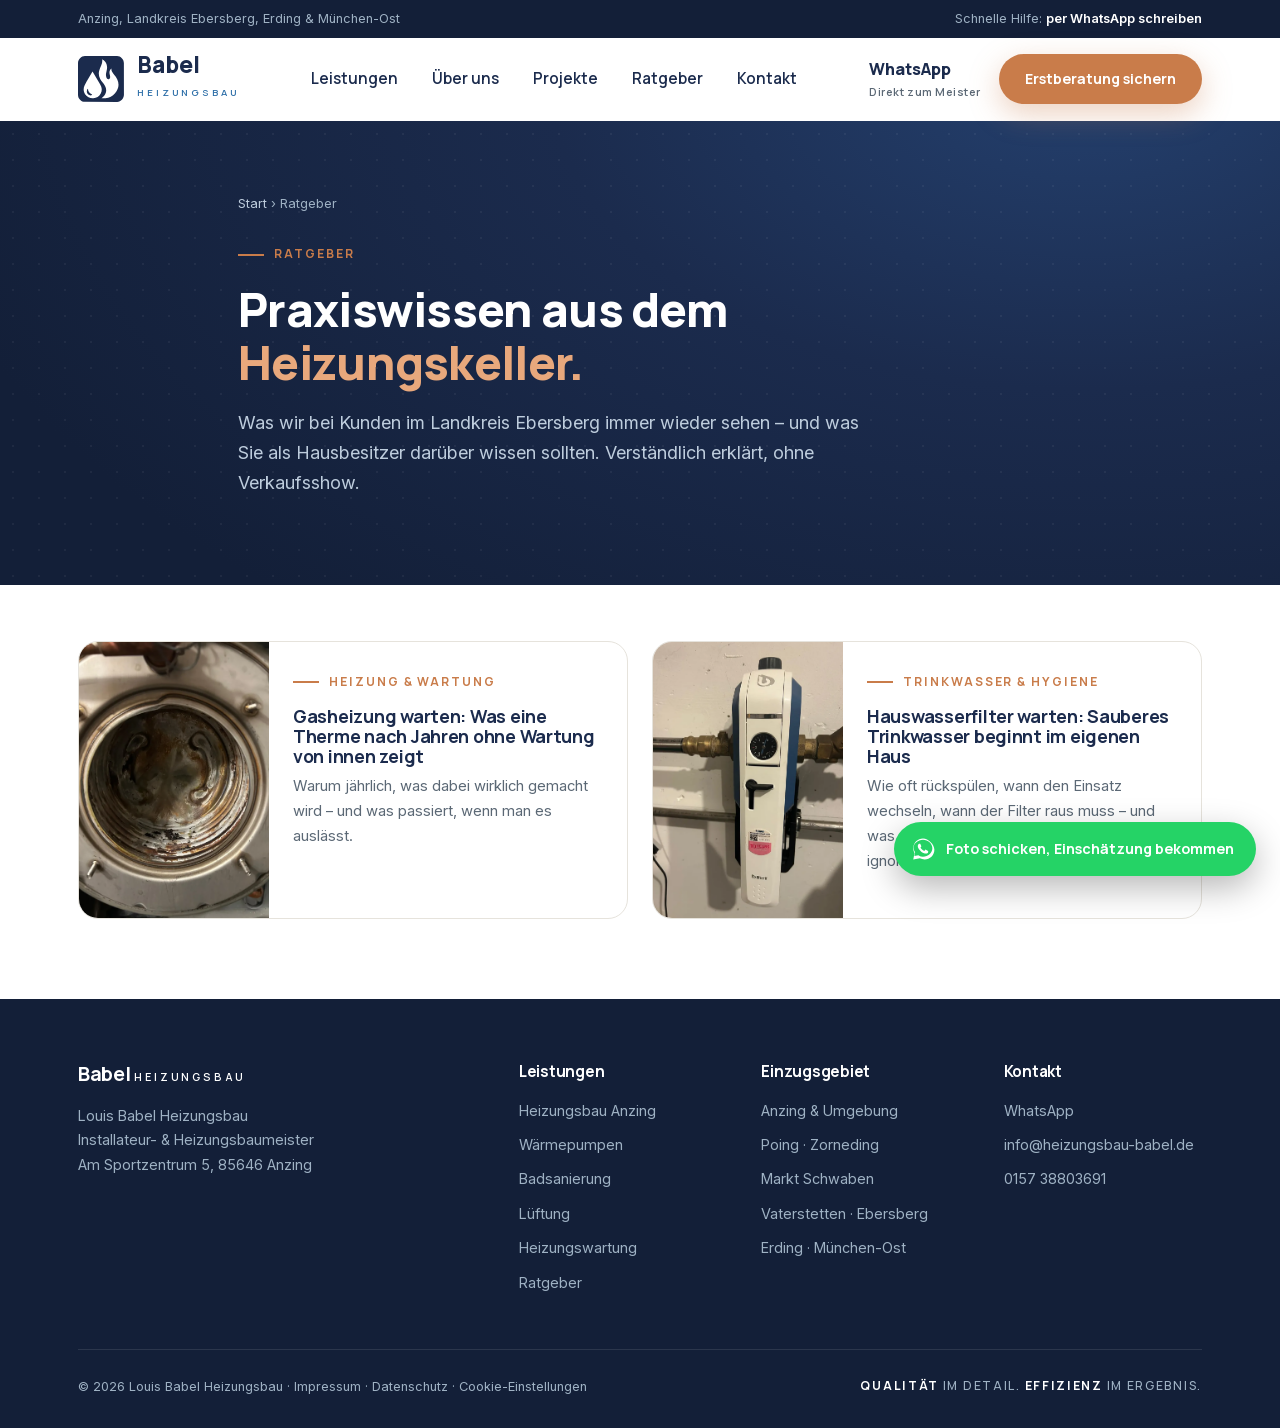
==== commit a329efce: "Fonts lokal gehostet (Inter, Manrope) statt Google Fonts Co-Authored-By: Claude Fable 5.1 <noreply@a" ====
--- a/blog/index.html
+++ b/blog/index.html
@@ -12,9 +12,9 @@
 <meta property="og:description" content="Praxiswissen vom Meisterbetrieb aus Anzing: verständliche Antworten zu Heizung, Wärmepumpe, Bad und Trinkwasserhygiene für Hausbesitzer im Landkreis Ebersberg.">
 <meta property="og:url" content="https://www.heizungsbau-babel.de/blog/">
 <meta property="og:site_name" content="Babel Heizungsbau">
-<link rel="preconnect" href="https://fonts.googleapis.com">
-<link rel="preconnect" href="https://fonts.gstatic.com" crossorigin>
-<link href="https://fonts.googleapis.com/css2?family=Manrope:wght@500;600;700;800&family=Inter:wght@400;500;600&display=swap" rel="stylesheet">
+<link rel="preload" href="/fonts/manrope-latin.woff2" as="font" type="font/woff2" crossorigin>
+<link rel="preload" href="/fonts/inter-latin.woff2" as="font" type="font/woff2" crossorigin>
+<link rel="stylesheet" href="/fonts/fonts.css">
 <script type="application/ld+json">{"@context": "https://schema.org", "@type": "CollectionPage", "name": "Ratgeber – Babel Heizungsbau", "url": "https://www.heizungsbau-babel.de/blog/", "inLanguage": "de-DE", "hasPart": [{"@type": "Article", "headline": "Hauswasserfilter warten: Sauberes Trinkwasser beginnt im eigenen Haus", "url": "https://www.heizungsbau-babel.de/blog/hauswasserfilter-trinkwasserhygiene/", "datePublished": "2026-11-07"}]}</script>
 <style>
 :root{
--- a/fonts/fonts.css
+++ b/fonts/fonts.css
@@ -0,0 +1,4 @@
+@font-face{font-family:'Inter';font-style:normal;font-weight:400 600;font-display:swap;src:url(/fonts/inter-latin-ext.woff2) format('woff2');unicode-range:U+0100-02BA, U+02BD-02C5, U+02C7-02CC, U+02CE-02D7, U+02DD-02FF, U+0304, U+0308, U+0329, U+1D00-1DBF, U+1E00-1E9F, U+1EF2-1EFF, U+2020, U+20A0-20AB, U+20AD-20C4, U+2113, U+2C60-2C7F, U+A720-A7FF}
+@font-face{font-family:'Inter';font-style:normal;font-weight:400 600;font-display:swap;src:url(/fonts/inter-latin.woff2) format('woff2');unicode-range:U+0000-00FF, U+0131, U+0152-0153, U+02BB-02BC, U+02C6, U+02DA, U+02DC, U+0304, U+0308, U+0329, U+2000-206F, U+20AC, U+2122, U+2191, U+2193, U+2212, U+2215, U+FEFF, U+FFFD}
+@font-face{font-family:'Manrope';font-style:normal;font-weight:500 800;font-display:swap;src:url(/fonts/manrope-latin-ext.woff2) format('woff2');unicode-range:U+0100-02BA, U+02BD-02C5, U+02C7-02CC, U+02CE-02D7, U+02DD-02FF, U+0304, U+0308, U+0329, U+1D00-1DBF, U+1E00-1E9F, U+1EF2-1EFF, U+2020, U+20A0-20AB, U+20AD-20C4, U+2113, U+2C60-2C7F, U+A720-A7FF}
+@font-face{font-family:'Manrope';font-style:normal;font-weight:500 800;font-display:swap;src:url(/fonts/manrope-latin.woff2) format('woff2');unicode-range:U+0000-00FF, U+0131, U+0152-0153, U+02BB-02BC, U+02C6, U+02DA, U+02DC, U+0304, U+0308, U+0329, U+2000-206F, U+20AC, U+2122, U+2191, U+2193, U+2212, U+2215, U+FEFF, U+FFFD}
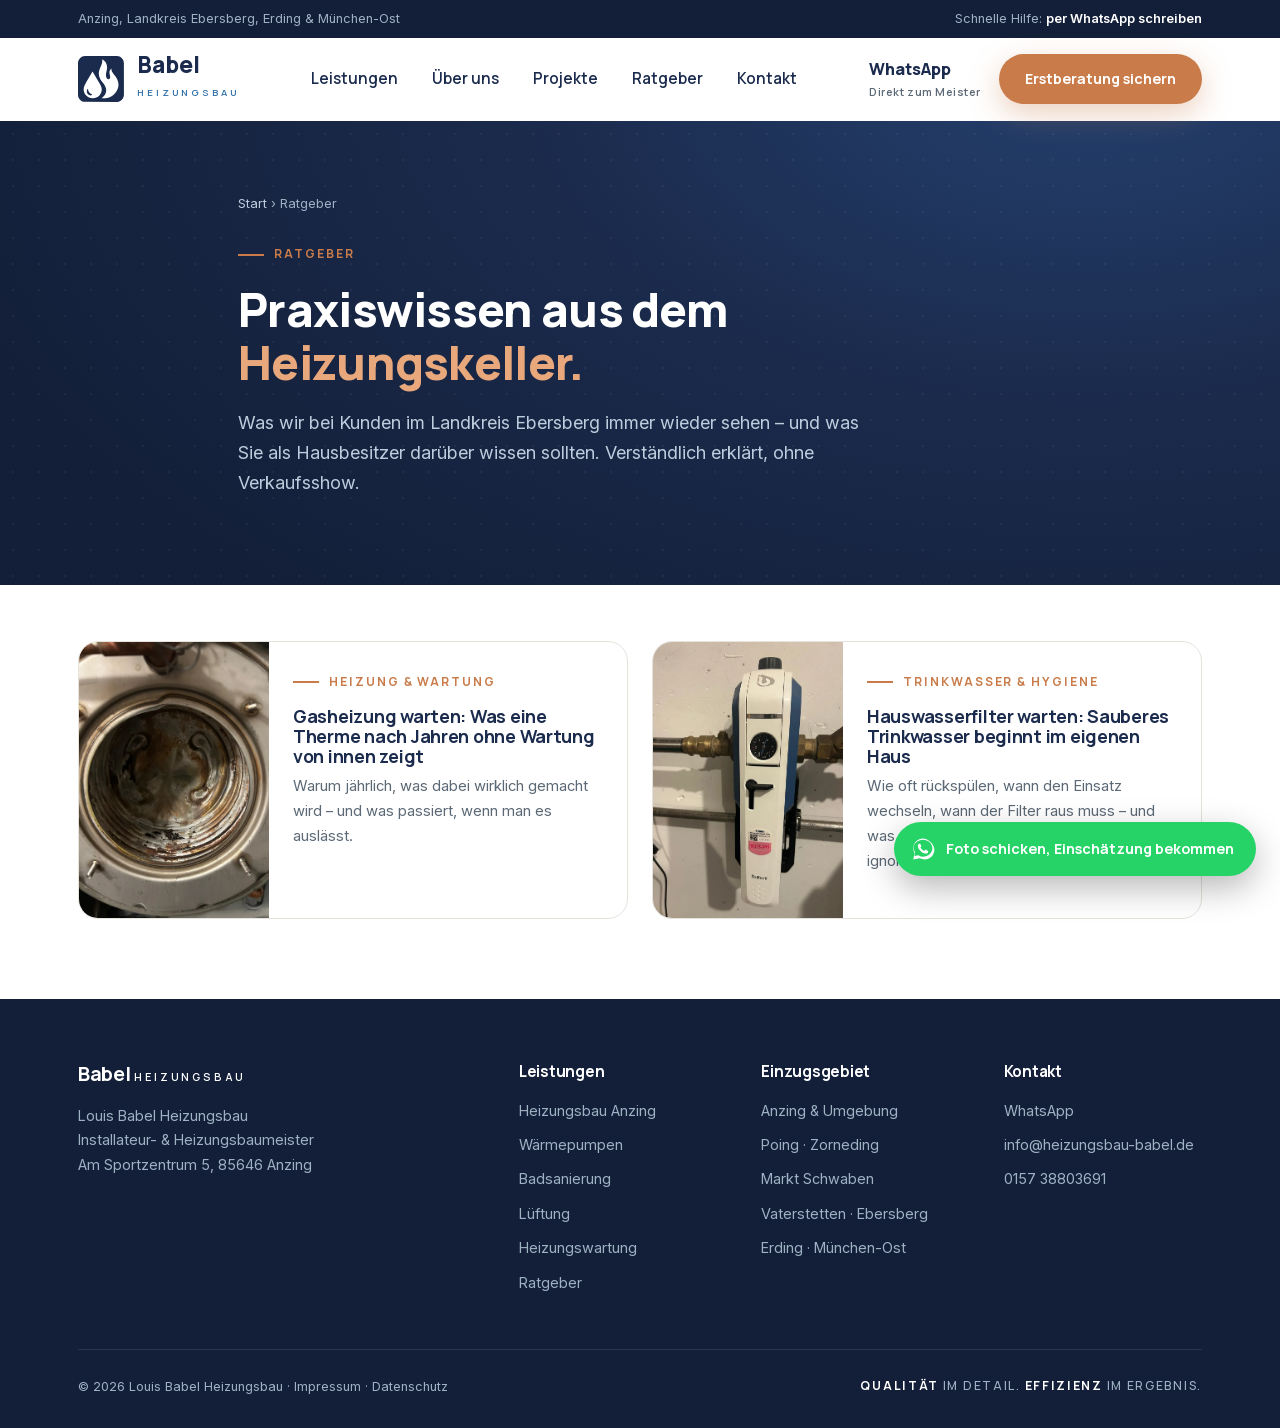
==== commit 574897ea: "Impressum und Datenschutzerklaerung, Footer-Links gesetzt, Cookie-Link entfernt Co-Authored-By: Clau" ====
--- a/blog/index.html
+++ b/blog/index.html
@@ -395,7 +395,7 @@
       <div><h4>Kontakt</h4><ul><li><a href="https://wa.me/4915738803691">WhatsApp</a></li><li><a href="mailto:info@heizungsbau-babel.de">info@heizungsbau-babel.de</a></li><li><a href="tel:+4915738803691">0157 38803691</a></li></ul></div>
     </div>
     <div class="f-bottom">
-      <span>© 2026 Louis Babel Heizungsbau · <a href="#">Impressum</a> · <a href="#">Datenschutz</a> · <a href="#">Cookie-Einstellungen</a></span>
+      <span>© 2026 Louis Babel Heizungsbau · <a href="/impressum/">Impressum</a> · <a href="/datenschutz/">Datenschutz</a></span>
       <span class="f-claim"><b>Qualität</b> im Detail. <b>Effizienz</b> im Ergebnis.</span>
     </div>
   </div>
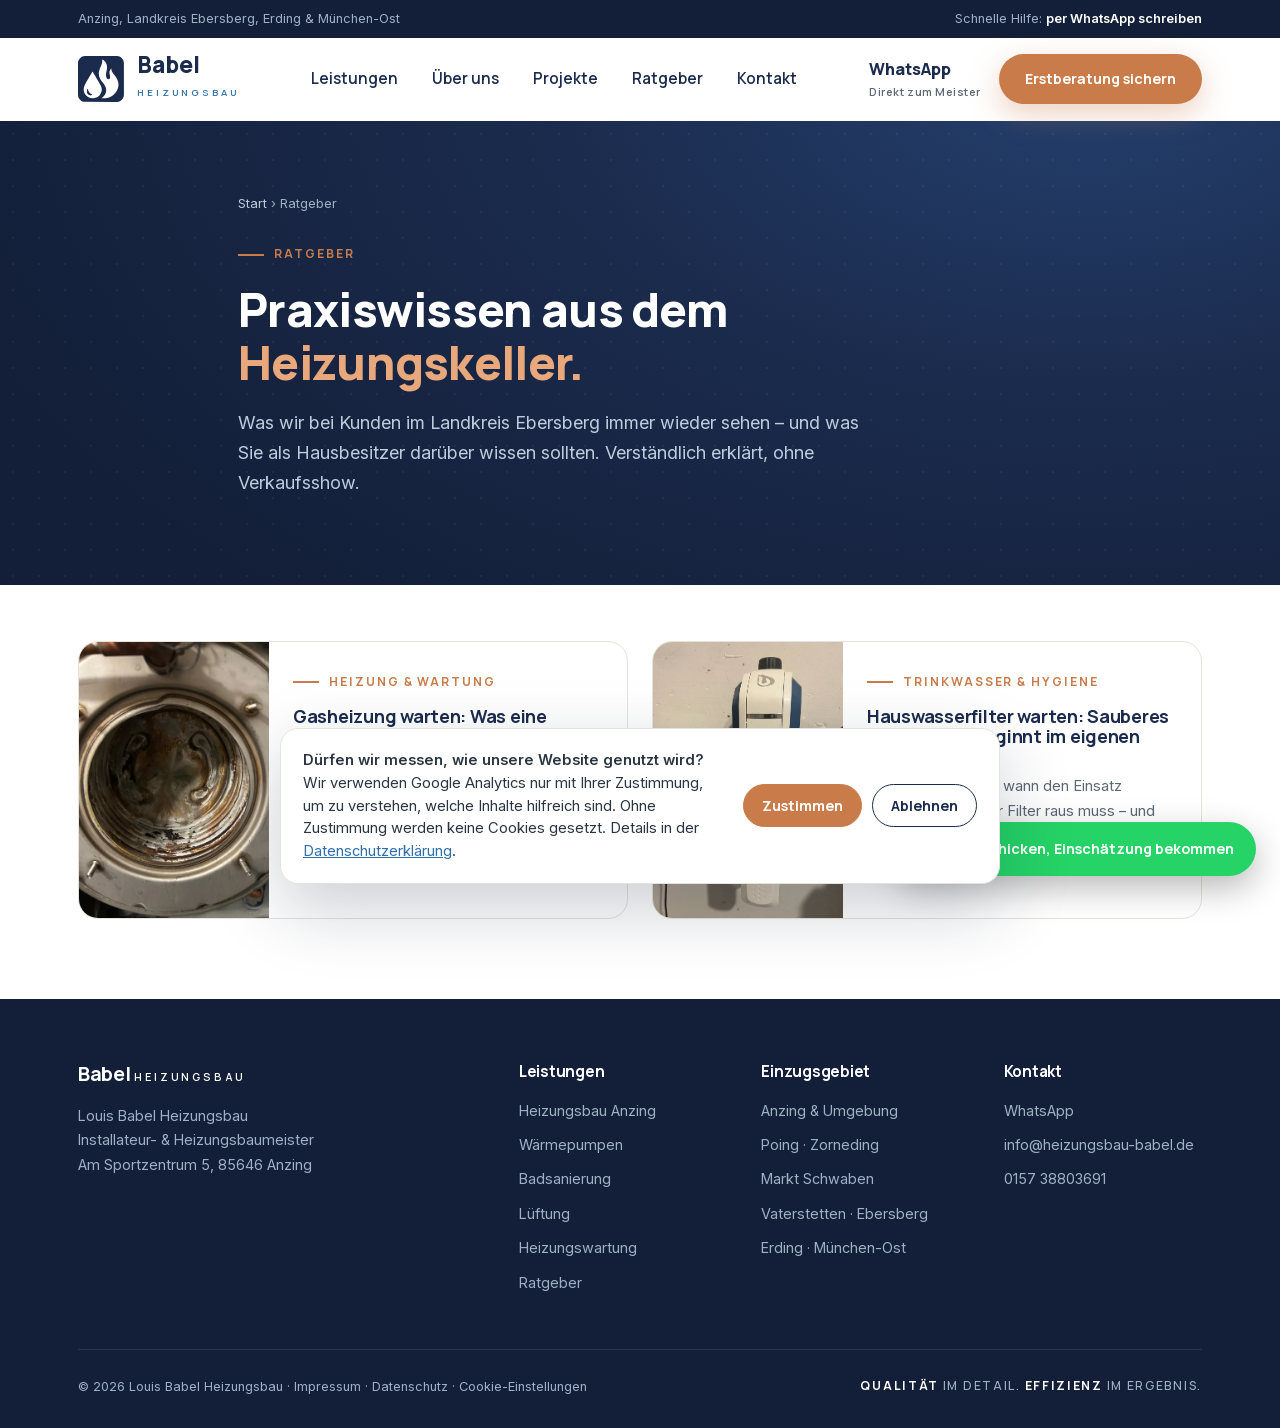
==== commit 8e050bb6: "Google Tag Manager + GA4 mit Consent-Banner (Consent Mode v2), Events, Datenschutz ergaenzt Co-Autho" ====
--- a/blog/index.html
+++ b/blog/index.html
@@ -12,9 +12,15 @@
 <meta property="og:description" content="Praxiswissen vom Meisterbetrieb aus Anzing: verständliche Antworten zu Heizung, Wärmepumpe, Bad und Trinkwasserhygiene für Hausbesitzer im Landkreis Ebersberg.">
 <meta property="og:url" content="https://www.heizungsbau-babel.de/blog/">
 <meta property="og:site_name" content="Babel Heizungsbau">
+<meta property="og:image" content="https://www.heizungsbau-babel.de/images/og-heizungsbau-babel.jpg">
+<meta property="og:image:width" content="1200">
+<meta property="og:image:height" content="630">
+<meta name="twitter:card" content="summary_large_image">
+<meta name="twitter:image" content="https://www.heizungsbau-babel.de/images/og-heizungsbau-babel.jpg">
 <link rel="preload" href="/fonts/manrope-latin.woff2" as="font" type="font/woff2" crossorigin>
 <link rel="preload" href="/fonts/inter-latin.woff2" as="font" type="font/woff2" crossorigin>
 <link rel="stylesheet" href="/fonts/fonts.css">
+<script src="/consent.js" defer></script>
 <script type="application/ld+json">{"@context": "https://schema.org", "@type": "CollectionPage", "name": "Ratgeber – Babel Heizungsbau", "url": "https://www.heizungsbau-babel.de/blog/", "inLanguage": "de-DE", "hasPart": [{"@type": "Article", "headline": "Hauswasserfilter warten: Sauberes Trinkwasser beginnt im eigenen Haus", "url": "https://www.heizungsbau-babel.de/blog/hauswasserfilter-trinkwasserhygiene/", "datePublished": "2026-11-07"}]}</script>
 <style>
 :root{
@@ -330,6 +336,16 @@
 .blog-card h3{font-size:1.12rem;margin:8px 0 8px;color:var(--marine)}
 .blog-card p{font-size:.92rem;color:var(--text-soft)}
 @media(max-width:700px){.figgrid,.blog-list{grid-template-columns:1fr}.blog-card{grid-template-columns:1fr}.blog-card picture{aspect-ratio:16/8;min-height:0}.cta-box{padding:34px 22px}.author{flex-direction:column;align-items:flex-start}}
+
+#hb-consent{position:fixed;left:16px;right:16px;bottom:16px;z-index:300;display:flex;justify-content:center;pointer-events:none}
+#hb-consent .hbc-box{pointer-events:auto;max-width:720px;width:100%;background:#fff;border:1px solid var(--linie);border-radius:18px;box-shadow:0 24px 70px rgba(19,31,56,.22);padding:20px 22px;display:flex;gap:18px;align-items:center;flex-wrap:wrap}
+#hb-consent p{margin:0;flex:1 1 360px;font-size:.92rem;line-height:1.55;color:var(--text)}
+#hb-consent a{color:var(--blau)}
+#hb-consent .hbc-btns{display:flex;gap:10px;flex:0 0 auto}
+#hb-consent button{font-family:'Manrope',sans-serif;font-weight:700;font-size:.9rem;padding:11px 18px;border-radius:100px;cursor:pointer;border:1.5px solid var(--marine)}
+#hb-consent .hbc-accept{background:var(--kupfer);border-color:var(--kupfer);color:#fff}
+#hb-consent .hbc-decline{background:#fff;color:var(--marine)}
+@media(max-width:700px){#hb-consent{bottom:84px}#hb-consent .hbc-btns{width:100%}#hb-consent button{flex:1}}
 </style>
 </head>
 <body>
@@ -395,7 +411,7 @@
       <div><h4>Kontakt</h4><ul><li><a href="https://wa.me/4915738803691">WhatsApp</a></li><li><a href="mailto:info@heizungsbau-babel.de">info@heizungsbau-babel.de</a></li><li><a href="tel:+4915738803691">0157 38803691</a></li></ul></div>
     </div>
     <div class="f-bottom">
-      <span>© 2026 Louis Babel Heizungsbau · <a href="/impressum/">Impressum</a> · <a href="/datenschutz/">Datenschutz</a></span>
+      <span>© 2026 Louis Babel Heizungsbau · <a href="/impressum/">Impressum</a> · <a href="/datenschutz/">Datenschutz</a> · <a href="#" onclick="hbOpenConsent();return false">Cookie-Einstellungen</a></span>
       <span class="f-claim"><b>Qualität</b> im Detail. <b>Effizienz</b> im Ergebnis.</span>
     </div>
   </div>
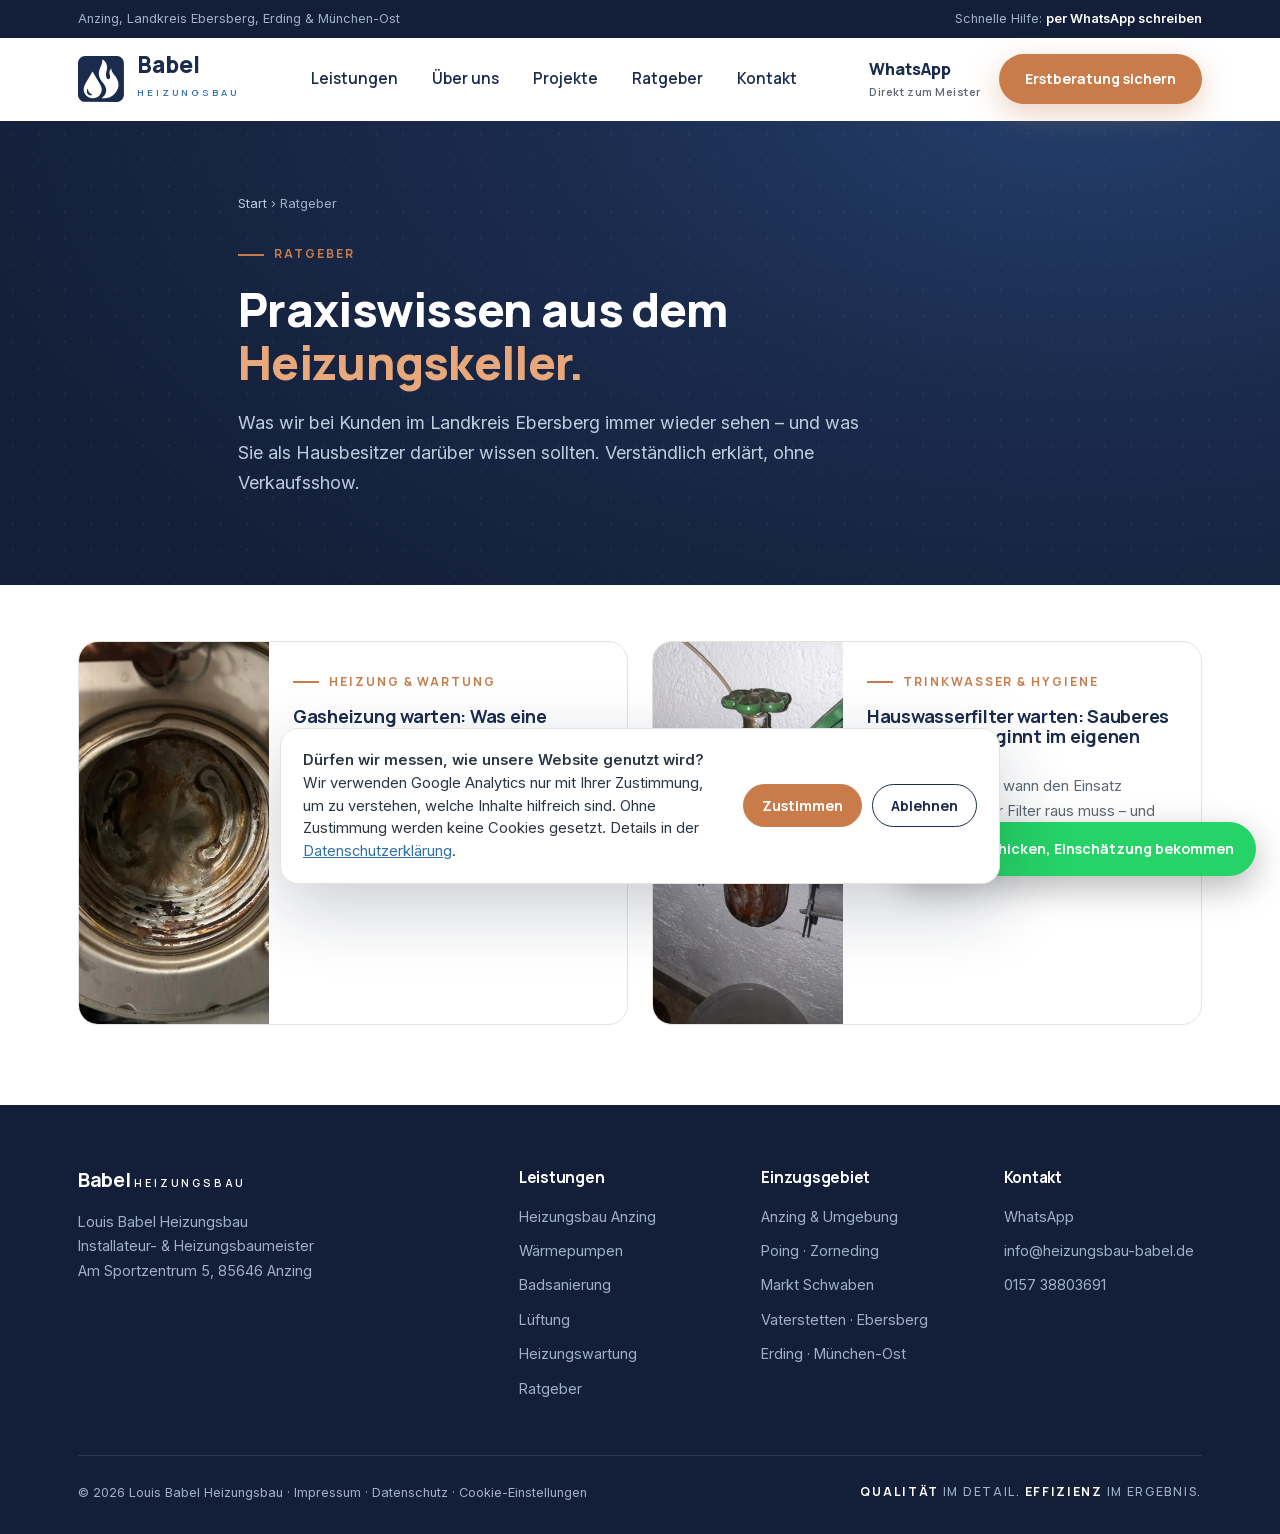
==== commit 40bca3b2: "Ratgeber-Karte Hauswasserfilter: altes Filterbild als Teaser Co-Authored-By: Claude Fable 5.1 <norep" ====
--- a/blog/index.html
+++ b/blog/index.html
@@ -393,7 +393,7 @@
         <div><span class="kicker" style="margin-bottom:6px">Heizung &amp; Wartung</span><h3>Gasheizung warten: Was eine Therme nach Jahren ohne Wartung von innen zeigt</h3><p>Warum jährlich, was dabei wirklich gemacht wird – und was passiert, wenn man es auslässt.</p></div>
       </a>
       <a class="blog-card" href="/blog/hauswasserfilter-trinkwasserhygiene/">
-        <picture><source srcset="/images/blog-hauswasserfilter-bwt-modern.webp" type="image/webp"><img src="/images/blog-hauswasserfilter-bwt-modern.jpg" alt="Moderner Hauswasserfilter mit Druckminderer" loading="lazy" width="1000" height="1333"></picture>
+        <picture><source srcset="/images/blog-hauswasserfilter-alt-verkalkt.webp" type="image/webp"><img src="/images/blog-hauswasserfilter-alt-verkalkt.jpg" alt="Alter, verkalkter Hauswasserfilter mit Druckminderer" loading="lazy" width="662" height="1333"></picture>
         <div><span class="kicker" style="margin-bottom:6px">Trinkwasser &amp; Hygiene</span><h3>Hauswasserfilter warten: Sauberes Trinkwasser beginnt im eigenen Haus</h3><p>Wie oft rückspülen, wann den Einsatz wechseln, wann der Filter raus muss – und was passiert, wenn man ihn jahrelang ignoriert.</p></div>
       </a>
     </div>
